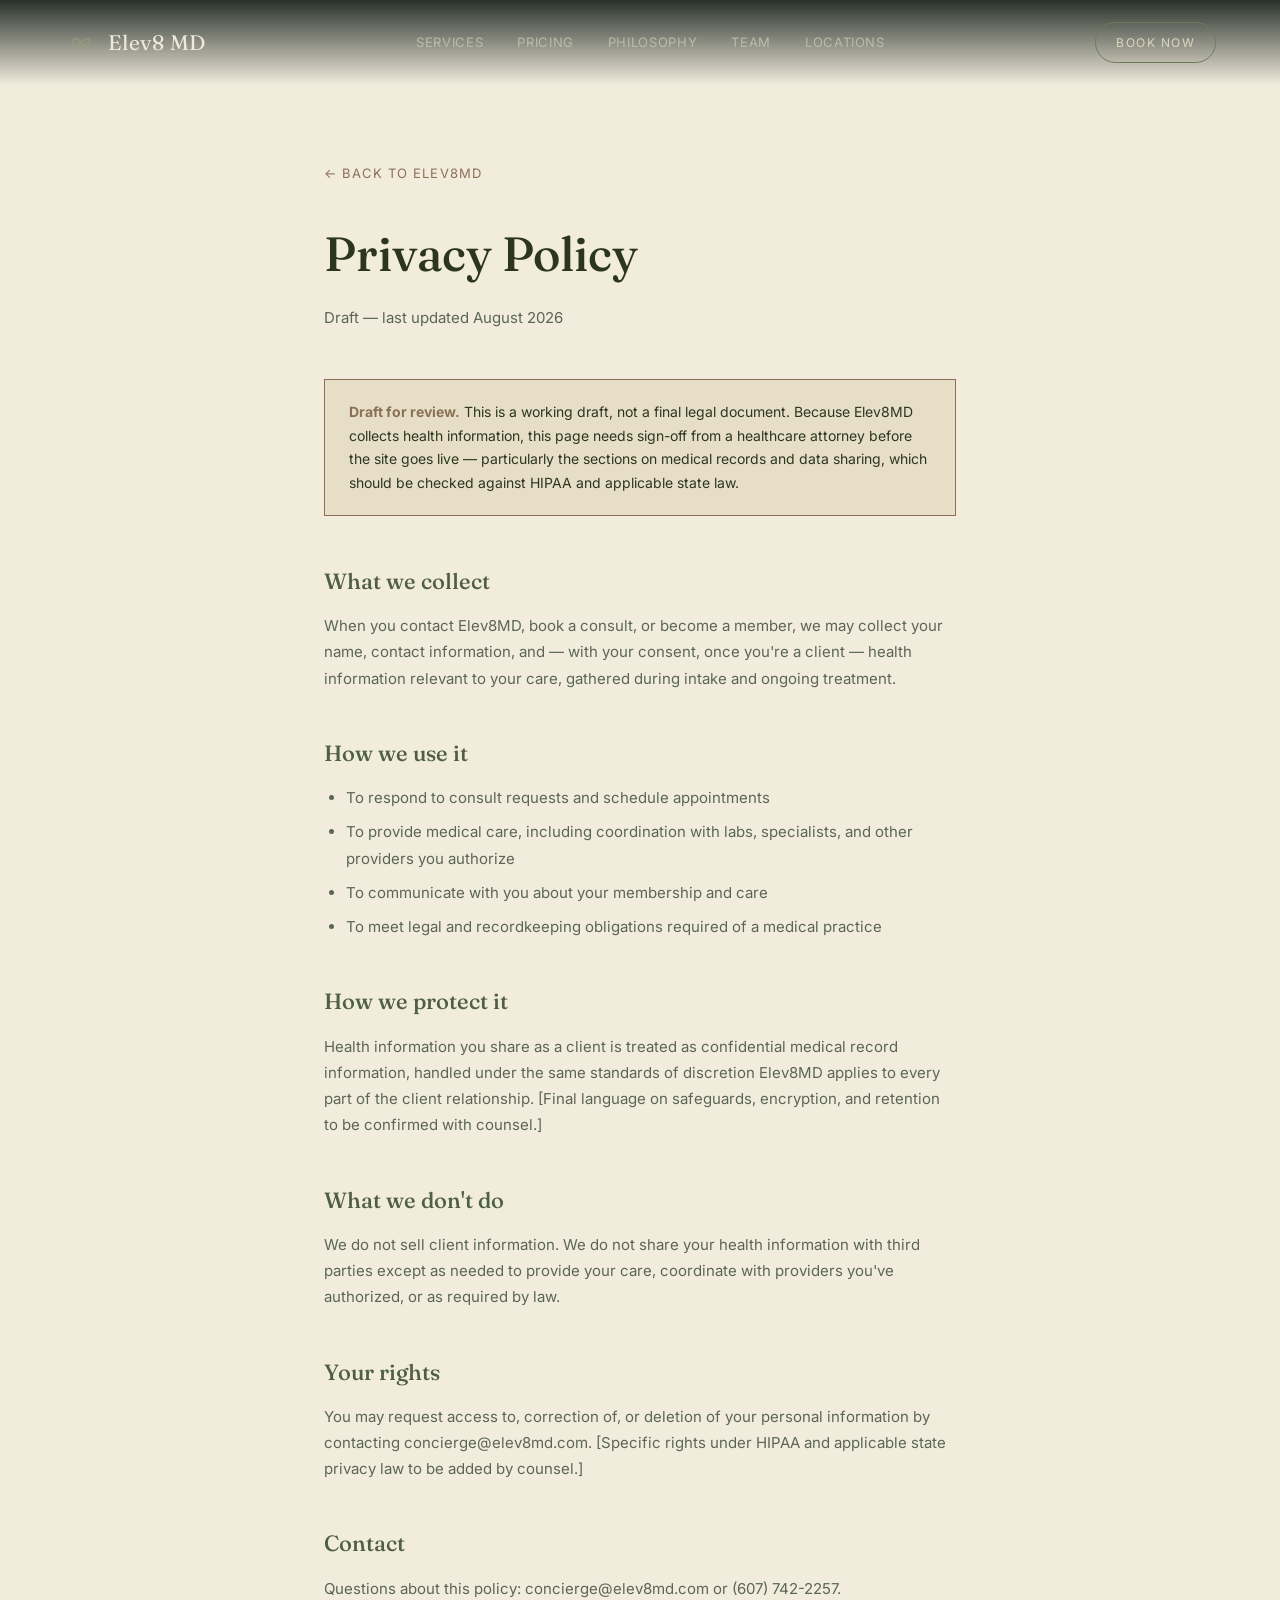
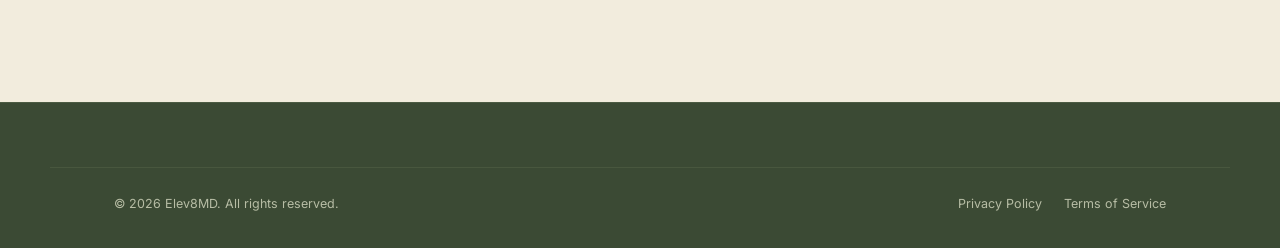
==== privacy.html @ 732e45a8 "Elev8MD site: brand doctrine content, legal pages, SEO/meta, GitHub Pages deploy Co-Authored-By: Cla" ====
<!DOCTYPE html>
<html lang="en">
<head>
<meta charset="UTF-8" />
<meta name="viewport" content="width=device-width, initial-scale=1.0" />
<title>Privacy Policy — Elev8MD</title>
<meta name="robots" content="noindex, follow" />
<link rel="icon" type="image/svg+xml" href="data:image/svg+xml,%3Csvg xmlns='http://www.w3.org/2000/svg' viewBox='0 0 200 100'%3E%3Crect width='200' height='100' fill='%233B4A34'/%3E%3Cpath d='M50,50 C50,20 80,20 100,50 C120,80 150,80 150,50 C150,20 120,20 100,50 C80,80 50,80 50,50 Z' fill='none' stroke='%2392A178' stroke-width='9' stroke-linecap='round'/%3E%3C/svg%3E" />
<link rel="preconnect" href="https://fonts.googleapis.com">
<link rel="preconnect" href="https://fonts.gstatic.com" crossorigin>
<link href="https://fonts.googleapis.com/css2?family=Fraunces:ital,opsz,wght@0,9..144,400;0,9..144,500;0,9..144,600;1,9..144,400;1,9..144,500&family=Inter:wght@400;500;600&display=swap" rel="stylesheet">
<link rel="stylesheet" href="styles.css">
<style>
  .legal { padding: 160px 0 100px; }
  .legal__notice {
    background: var(--sand-dim);
    border: 1px solid var(--clay);
    padding: 20px 24px;
    margin-bottom: 48px;
    font-size: 14px;
    line-height: 1.7;
    color: var(--ink-text);
  }
  .legal__notice strong { color: var(--clay); }
  .legal h1 {
    font-family: var(--font-display);
    font-weight: 500;
    font-size: clamp(32px, 4.5vw, 48px);
    margin-bottom: 12px;
  }
  .legal__updated { font-size: 13px; color: var(--ink-text-mute); margin-bottom: 48px; }
  .legal h2 {
    font-family: var(--font-display);
    font-weight: 500;
    font-size: 22px;
    margin-top: 44px;
    margin-bottom: 14px;
    color: var(--moss);
  }
  .legal p, .legal li { font-size: 15px; line-height: 1.75; color: var(--ink-text-mute); }
  .legal ul { padding-left: 22px; list-style: disc; display: flex; flex-direction: column; gap: 8px; }
  .legal a.back { display: inline-block; margin-bottom: 32px; font-size: 13px; letter-spacing: .08em; text-transform: uppercase; color: var(--clay); }
</style>
</head>
<body>

<nav class="nav" id="nav">
  <a href="index.html#top" class="nav__logo">
    <span class="mark"><svg viewBox="0 0 200 100" width="34" height="17"><path d="M50,50 C50,20 80,20 100,50 C120,80 150,80 150,50 C150,20 120,20 100,50 C80,80 50,80 50,50 Z"/></svg></span>
    Elev8&nbsp;MD
  </a>
  <div class="nav__links">
    <a href="index.html#services">Services</a>
    <a href="index.html#pricing">Pricing</a>
    <a href="index.html#philosophy">Philosophy</a>
    <a href="index.html#team">Team</a>
    <a href="index.html#locations">Locations</a>
  </div>
  <a href="index.html#book" class="nav__cta">Book Now</a>
</nav>

<main class="section--sand legal">
  <div class="wrap" style="max-width:760px;">
    <a href="index.html" class="back">&larr; Back to Elev8MD</a>
    <h1>Privacy Policy</h1>
    <p class="legal__updated">Draft — last updated August 2026</p>

    <div class="legal__notice">
      <strong>Draft for review.</strong> This is a working draft, not a final legal document. Because Elev8MD collects health information, this page needs sign-off from a healthcare attorney before the site goes live — particularly the sections on medical records and data sharing, which should be checked against HIPAA and applicable state law.
    </div>

    <h2>What we collect</h2>
    <p>When you contact Elev8MD, book a consult, or become a member, we may collect your name, contact information, and — with your consent, once you're a client — health information relevant to your care, gathered during intake and ongoing treatment.</p>

    <h2>How we use it</h2>
    <ul>
      <li>To respond to consult requests and schedule appointments</li>
      <li>To provide medical care, including coordination with labs, specialists, and other providers you authorize</li>
      <li>To communicate with you about your membership and care</li>
      <li>To meet legal and recordkeeping obligations required of a medical practice</li>
    </ul>

    <h2>How we protect it</h2>
    <p>Health information you share as a client is treated as confidential medical record information, handled under the same standards of discretion Elev8MD applies to every part of the client relationship. [Final language on safeguards, encryption, and retention to be confirmed with counsel.]</p>

    <h2>What we don't do</h2>
    <p>We do not sell client information. We do not share your health information with third parties except as needed to provide your care, coordinate with providers you've authorized, or as required by law.</p>

    <h2>Your rights</h2>
    <p>You may request access to, correction of, or deletion of your personal information by contacting <a href="mailto:concierge@elev8md.com">concierge@elev8md.com</a>. [Specific rights under HIPAA and applicable state privacy law to be added by counsel.]</p>

    <h2>Contact</h2>
    <p>Questions about this policy: <a href="mailto:concierge@elev8md.com">concierge@elev8md.com</a> or (607) 742-2257.</p>
  </div>
</main>

<footer class="footer">
  <div class="wrap footer__bottom">
    <span>&copy; 2026 Elev8MD. All rights reserved.</span>
    <div class="footer__legal">
      <a href="privacy.html">Privacy Policy</a>
      <a href="terms.html">Terms of Service</a>
    </div>
  </div>
</footer>

</body>
</html>
---- styles.css ----
/* ============================================================
   ELEV8 MD — Design tokens
   ============================================================ */
:root {
  --ink:          #3B4A34;   /* deep forest green, primary dark ground */
  --ink-soft:     #445440;   /* raised panels on ink */
  --moss:         #4F5F45;   /* mid earthy green */
  --clay:         #8B7057;   /* warm mocha brown, texture/accent */
  --sand:         #F2ECDD;   /* sunlit cream ground */
  --sand-dim:     #E7DEC7;   /* cream panels / hairlines on sand */
  --gold:         #92A178;   /* primary sage accent (was gold) */
  --gold-bright:  #DAD6BC;   /* pale warm cream-sage, hover / highlight */
  --gold-dim:     #6C7A5C;   /* muted sage for hairlines on ink */
  --ivory-text:   #EFE9DA;   /* body text on ink */
  --ink-text:     #2C361F;   /* body text on sand */
  --ink-text-mute:#5B6656;   /* muted text on sand */
  --ivory-mute:   #B7BDA5;   /* muted text on ink */

  --font-display: "Fraunces", "Iowan Old Style", "Palatino Linotype", serif;
  --font-body:    "Inter", -apple-system, "Segoe UI", sans-serif;

  --container: 1180px;
  --edge: clamp(24px, 5vw, 72px);
}

/* ============================================================
   Reset
   ============================================================ */
*, *::before, *::after { box-sizing: border-box; }
html { scroll-behavior: smooth; }
@media (prefers-reduced-motion: reduce) {
  html { scroll-behavior: auto; }
  * { animation-duration: 0.01ms !important; animation-iteration-count: 1 !important; transition-duration: 0.01ms !important; scroll-behavior: auto !important; }
}
body {
  margin: 0;
  background: var(--sand);
  color: var(--ink-text);
  font-family: var(--font-body);
  font-size: 16px;
  line-height: 1.6;
  -webkit-font-smoothing: antialiased;
}
img { max-width: 100%; display: block; }
a { color: inherit; text-decoration: none; }
h1, h2, h3, h4, p { margin: 0; }
ul { margin: 0; padding: 0; list-style: none; }
button { font: inherit; cursor: pointer; }
:focus-visible {
  outline: 2px solid var(--gold);
  outline-offset: 3px;
}

.wrap {
  max-width: var(--container);
  margin: 0 auto;
  padding-left: var(--edge);
  padding-right: var(--edge);
}

.eyebrow {
  display: inline-flex;
  align-items: center;
  gap: 10px;
  font-family: var(--font-body);
  font-size: 12px;
  font-weight: 600;
  letter-spacing: 0.22em;
  text-transform: uppercase;
  color: var(--gold);
}
.eyebrow::before {
  content: "";
  width: 22px;
  height: 1px;
  background: var(--gold);
  display: inline-block;
}
.eyebrow--dark { color: var(--clay); }
.eyebrow--dark::before { background: var(--clay); }

.badge-oval {
  display: inline-block;
  border: 1px solid var(--gold-dim);
  border-radius: 999px;
  padding: 14px 34px;
  font-family: var(--font-display);
  font-style: italic;
  font-size: 19px;
  color: var(--ivory-text);
}
.section--sand .badge-oval { border-color: var(--clay); color: var(--ink-text); }

/* ============================================================
   Infinity signature mark — reused as logo, watermark, dividers
   ============================================================ */
.mark { display: inline-block; line-height: 0; }
.mark svg { display: block; }
.mark path { fill: none; stroke: currentColor; stroke-width: 6; stroke-linecap: round; }

.divider {
  display: flex;
  align-items: center;
  justify-content: center;
  gap: 18px;
  color: var(--gold-dim);
  margin: 0 auto;
}
.divider::before, .divider::after {
  content: "";
  height: 1px;
  width: clamp(40px, 12vw, 140px);
  background: currentColor;
  opacity: 0.55;
}
.section--sand .divider { color: var(--clay); }

/* ============================================================
   Nav
   ============================================================ */
.nav {
  position: fixed;
  top: 0; left: 0; right: 0;
  z-index: 100;
  display: flex;
  align-items: center;
  justify-content: space-between;
  padding: 22px var(--edge);
  background: linear-gradient(to bottom, rgba(22,32,26,0.92), rgba(22,32,26,0));
  transition: background 0.4s ease, padding 0.4s ease, box-shadow 0.4s ease;
}
.nav.is-scrolled {
  background: rgba(22,32,26,0.96);
  backdrop-filter: blur(10px);
  padding-top: 14px;
  padding-bottom: 14px;
  box-shadow: 0 1px 0 rgba(146,161,120,0.25);
}
.nav__logo {
  display: inline-flex;
  align-items: center;
  gap: 10px;
  color: var(--ivory-text);
  font-family: var(--font-display);
  font-size: 21px;
  letter-spacing: 0.02em;
}
.nav__logo .mark { color: var(--gold); }
.nav__links {
  display: flex;
  align-items: center;
  gap: 34px;
}
.nav__links a {
  font-size: 13px;
  letter-spacing: 0.05em;
  text-transform: uppercase;
  color: var(--ivory-mute);
  transition: color 0.25s ease;
  position: relative;
}
.nav__links a:hover { color: var(--gold-bright); }
.nav__cta {
  border: 1px solid var(--gold-dim);
  color: var(--gold-bright);
  padding: 10px 20px;
  font-size: 12px;
  letter-spacing: 0.12em;
  text-transform: uppercase;
  border-radius: 999px;
  transition: background 0.25s ease, color 0.25s ease, border-color 0.25s ease;
  white-space: nowrap;
}
.nav__cta:hover { background: var(--gold); color: var(--ink); border-color: var(--gold); }
.nav__toggle {
  display: none;
  background: none;
  border: none;
  color: var(--ivory-text);
  width: 30px; height: 22px;
  position: relative;
}
.nav__toggle span, .nav__toggle::before, .nav__toggle::after {
  content: "";
  position: absolute;
  left: 0; right: 0;
  height: 1px;
  background: currentColor;
}
.nav__toggle::before { top: 0; }
.nav__toggle span { top: 10px; }
.nav__toggle::after { bottom: 0; }

@media (max-width: 860px) {
  .nav__links { display: none; }
  .nav__toggle { display: block; }
}

/* ============================================================
   Hero
   ============================================================ */
.hero {
  position: relative;
  background: var(--ink);
  color: var(--ivory-text);
  min-height: 100svh;
  display: flex;
  flex-direction: column;
  justify-content: center;
  overflow: hidden;
  padding-top: 120px;
  padding-bottom: 64px;
}
.hero__glow {
  position: absolute;
  inset: 0;
  background:
    radial-gradient(60% 55% at 82% 18%, rgba(146,161,120,0.14), transparent 60%),
    radial-gradient(55% 60% at 8% 90%, rgba(124,98,68,0.18), transparent 65%);
  pointer-events: none;
}
.hero__mark {
  position: absolute;
  right: 6%;
  top: 50%;
  transform: translateY(-50%);
  color: var(--gold);
  opacity: 0.14;
  width: min(20vw, 220px);
  pointer-events: none;
}
.hero__rings {
  position: absolute;
  inset: 0;
  pointer-events: none;
  overflow: hidden;
}
.hero__rings svg {
  position: absolute;
  right: -10%;
  top: 50%;
  transform: translateY(-50%);
  width: min(70vw, 980px);
  height: auto;
}
.hero__rings circle {
  fill: none;
  stroke: rgba(239,233,218,0.16);
  stroke-width: 1;
}
.hero__inner {
  position: relative;
  z-index: 1;
}
.hero__eyebrow { margin-bottom: 26px; }
.hero h1 {
  font-family: var(--font-display);
  font-weight: 500;
  font-size: clamp(38px, 6.4vw, 78px);
  line-height: 1.08;
  letter-spacing: -0.01em;
  max-width: 18ch;
}
.hero h1 em {
  font-style: italic;
  font-weight: 400;
  color: var(--gold-bright);
}
.hero__sub {
  margin-top: 28px;
  max-width: 46ch;
  font-size: clamp(16px, 1.6vw, 19px);
  color: var(--ivory-mute);
  line-height: 1.7;
}
.hero__actions {
  margin-top: 40px;
  display: flex;
  gap: 18px;
  flex-wrap: wrap;
}
.btn {
  display: inline-flex;
  align-items: center;
  gap: 10px;
  padding: 16px 30px;
  font-size: 13px;
  letter-spacing: 0.1em;
  text-transform: uppercase;
  border-radius: 999px;
  transition: transform 0.3s ease, background 0.3s ease, color 0.3s ease, border-color 0.3s ease;
}
.btn--gold {
  background: var(--gold);
  color: var(--ivory-text);
  border: 1px solid var(--gold);
}
.btn--gold:hover { background: var(--moss); border-color: var(--moss); transform: translateY(-2px); }
.btn--ghost {
  border: 1px solid rgba(239,233,218,0.3);
  color: var(--ivory-text);
}
.btn--ghost:hover { border-color: var(--gold-bright); color: var(--gold-bright); transform: translateY(-2px); }

.hero__strip {
  position: relative;
  z-index: 1;
  margin-top: 88px;
  padding-top: 26px;
  border-top: 1px solid rgba(146,161,120,0.25);
  display: flex;
  flex-wrap: wrap;
  gap: 14px 34px;
  align-items: center;
}
.hero__strip span {
  font-size: 12px;
  letter-spacing: 0.16em;
  text-transform: uppercase;
  color: var(--ivory-mute);
}
.hero__strip span:not(:last-child)::after {
  content: "";
}
.hero__strip .loc { color: var(--gold-bright); }

/* ============================================================
   Generic section rhythm
   ============================================================ */
section { position: relative; }
.section--ink { background: var(--ink); color: var(--ivory-text); }
.section--sand { background: var(--sand); color: var(--ink-text); }
.section-pad { padding: clamp(80px, 12vw, 148px) 0; }

.reveal {
  opacity: 0;
  transform: translateY(28px);
  transition: opacity 0.9s cubic-bezier(.2,.7,.2,1), transform 0.9s cubic-bezier(.2,.7,.2,1);
}
.reveal.is-visible { opacity: 1; transform: translateY(0); }

/* ============================================================
   Origin / Foundation section
   ============================================================ */
.origin__grid {
  display: grid;
  grid-template-columns: 1.05fr 0.95fr;
  gap: clamp(40px, 6vw, 96px);
  align-items: center;
}
.origin__quote {
  font-family: var(--font-display);
  font-style: italic;
  font-weight: 400;
  font-size: clamp(26px, 3vw, 38px);
  line-height: 1.32;
  color: var(--moss);
  margin: 22px 0 30px;
}
.origin__body {
  font-size: 16.5px;
  line-height: 1.8;
  color: var(--ink-text-mute);
  max-width: 52ch;
}
.origin__stats {
  margin-top: 48px;
  display: flex;
  gap: clamp(24px, 4vw, 52px);
  flex-wrap: wrap;
}

/* ============================================================
   Sunburst medallion — signature motif
   ============================================================ */
.sunburst {
  display: flex;
  align-items: center;
  gap: 16px;
}
.sunburst__rays {
  position: relative;
  width: 72px;
  height: 72px;
  flex: none;
}
.sunburst__rays svg { width: 100%; height: 100%; }
.sunburst__rays line { stroke: var(--clay); stroke-width: 1; opacity: 0.55; }
.sunburst__rays circle { fill: var(--sand); stroke: var(--moss); stroke-width: 1; }
.sunburst__num {
  position: absolute;
  inset: 0;
  display: flex;
  align-items: center;
  justify-content: center;
  font-family: var(--font-display);
  font-style: italic;
  font-size: 17px;
  color: var(--moss);
}
.sunburst__label {
  font-family: var(--font-display);
  font-style: italic;
  font-size: 16px;
  color: var(--ink-text);
  max-width: 12ch;
  line-height: 1.25;
}
.section--ink .sunburst__rays line { stroke: var(--gold-dim); }
.section--ink .sunburst__rays circle { fill: var(--ink); stroke: var(--gold); }
.section--ink .sunburst__num { color: var(--gold-bright); }
.section--ink .sunburst__label { color: var(--ivory-text); }

.frame {
  position: relative;
  width: 100%;
  aspect-ratio: 4 / 3;
  overflow: hidden;
  background:
    radial-gradient(120% 90% at 15% 0%, rgba(146,161,120,0.3), transparent 55%),
    linear-gradient(155deg, #2C3A28 0%, #1B2618 60%, #14201A 100%);
  border: 1px solid var(--gold-dim);
}
.frame::after {
  content: "";
  position: absolute;
  inset: 10px;
  border: 1px solid rgba(146,161,120,0.25);
  pointer-events: none;
}
.frame__badge {
  position: absolute;
  bottom: 24px;
  right: 24px;
  width: 84px;
  height: 84px;
  border-radius: 50%;
  border: 1px solid var(--gold-dim);
  display: flex;
  align-items: center;
  justify-content: center;
  background: rgba(59,74,52,0.6);
}
.frame__badge .mark { color: var(--gold); width: 42%; opacity: 0.9; }

/* ============================================================
   How It Works — connected timeline
   ============================================================ */
.timeline__grid {
  display: grid;
  grid-template-columns: 1fr 1fr;
  gap: clamp(40px, 6vw, 100px);
  align-items: center;
}
.timeline__intro { max-width: 34ch; }
.timeline__intro h2 {
  font-family: var(--font-display);
  font-weight: 500;
  font-size: clamp(28px, 3.6vw, 40px);
  margin-top: 18px;
}
.timeline__intro p {
  margin-top: 20px;
  font-style: italic;
  font-family: var(--font-display);
  font-size: 19px;
  color: var(--ivory-mute);
  line-height: 1.5;
}
.timeline__note {
  margin-top: 40px;
  font-size: 14.5px;
  color: var(--ivory-mute);
  line-height: 1.7;
  max-width: 34ch;
}
.timeline__steps {
  display: flex;
  flex-direction: column;
}
.timeline__step {
  display: flex;
  align-items: center;
  gap: 28px;
}
.timeline__circle {
  width: 64px;
  height: 64px;
  border-radius: 50%;
  border: 1px solid var(--gold-dim);
  display: flex;
  align-items: center;
  justify-content: center;
  font-family: var(--font-display);
  font-size: 22px;
  color: var(--ivory-text);
  flex: none;
}
.timeline__step h3 {
  font-family: var(--font-display);
  font-style: italic;
  font-weight: 400;
  font-size: 22px;
  color: var(--gold-bright);
}
.timeline__desc {
  margin-top: 6px;
  font-size: 14px;
  line-height: 1.55;
  color: var(--ivory-mute);
  max-width: 38ch;
}
.timeline__line {
  width: 1px;
  height: 30px;
  background: var(--gold-dim);
  margin-left: 31px;
}

/* ============================================================
   Services
   ============================================================ */
.service {
  border-top: 1px solid rgba(146,161,120,0.22);
  padding: clamp(48px, 7vw, 76px) 0;
  display: grid;
  grid-template-columns: 0.85fr 1.15fr;
  gap: clamp(32px, 6vw, 90px);
  align-items: center;
}
.service:last-of-type { border-bottom: 1px solid rgba(146,161,120,0.22); }
.service:nth-of-type(even) .service__visual { order: 2; }
.service__tag {
  font-size: 12px;
  letter-spacing: 0.18em;
  text-transform: uppercase;
  color: var(--gold);
  margin-bottom: 18px;
  display: block;
}
.service h3 {
  font-family: var(--font-display);
  font-weight: 500;
  font-size: clamp(28px, 3.4vw, 40px);
  letter-spacing: -0.01em;
  max-width: 14ch;
}
.service p {
  margin-top: 20px;
  color: var(--ivory-mute);
  max-width: 46ch;
  line-height: 1.75;
}
.service__list {
  margin-top: 26px;
  display: flex;
  flex-direction: column;
  gap: 10px;
}
.service__list li {
  display: flex;
  align-items: baseline;
  gap: 12px;
  font-size: 14px;
  color: var(--ivory-text);
}
.service__list li::before {
  content: "";
  width: 5px; height: 5px;
  border-radius: 50%;
  background: var(--gold);
  flex: none;
  transform: translateY(-2px);
}
.service__visual {
  aspect-ratio: 4/3;
  border: 1px solid var(--gold-dim);
  position: relative;
  background:
    radial-gradient(90% 90% at 20% 10%, rgba(146,161,120,0.22), transparent 55%),
    linear-gradient(160deg, #223022 0%, #182219 100%);
  display: flex;
  align-items: center;
  justify-content: center;
}
.service__visual::after {
  content: "";
  position: absolute;
  inset: 10px;
  border: 1px solid rgba(146,161,120,0.22);
  pointer-events: none;
}
.service__visual .mark { color: var(--gold-dim); width: 26%; opacity: 0.75; }

/* ============================================================
   Pricing
   ============================================================ */
.pricing__head {
  font-family: var(--font-display);
  font-weight: 500;
  font-size: clamp(30px, 4vw, 44px);
  margin-top: 20px;
  max-width: 18ch;
}
.pricing__sub {
  margin-top: 24px;
  max-width: 56ch;
  color: var(--ink-text-mute);
  line-height: 1.75;
  font-size: 16px;
}
.pricing__grid {
  margin-top: 56px;
  display: grid;
  grid-template-columns: repeat(3, 1fr);
  gap: 24px;
  align-items: stretch;
}
.tier {
  position: relative;
  background: var(--sand);
  border: 1px solid var(--sand-dim);
  padding: 40px 32px;
  display: flex;
  flex-direction: column;
}
.tier--featured {
  background: var(--ink);
  border-color: var(--ink);
  transform: translateY(-14px);
}
.tier__badge {
  position: absolute;
  top: -13px;
  left: 32px;
  background: var(--gold);
  color: var(--ivory-text);
  font-size: 10.5px;
  letter-spacing: 0.12em;
  text-transform: uppercase;
  padding: 5px 14px;
  border-radius: 999px;
}
.tier__tag {
  font-family: var(--font-display);
  font-style: italic;
  font-size: 20px;
  color: var(--moss);
}
.tier--featured .tier__tag { color: var(--gold-bright); }
.tier__price {
  font-family: var(--font-display);
  font-weight: 500;
  font-size: 40px;
  color: var(--ink-text);
  margin-top: 10px;
}
.tier--featured .tier__price { color: var(--ivory-text); }
.tier__price span {
  font-family: var(--font-body);
  font-size: 13px;
  font-weight: 500;
  color: var(--ink-text-mute);
  margin-left: 4px;
}
.tier--featured .tier__price span { color: var(--ivory-mute); }
.tier__pitch {
  margin-top: 16px;
  font-size: 14.5px;
  line-height: 1.65;
  color: var(--ink-text-mute);
  min-height: 66px;
}
.tier--featured .tier__pitch { color: var(--ivory-mute); }
.tier__list {
  margin-top: 20px;
  padding-top: 20px;
  border-top: 1px solid var(--sand-dim);
  display: flex;
  flex-direction: column;
  gap: 11px;
  flex: 1;
}
.tier--featured .tier__list { border-top-color: rgba(146,161,120,0.3); }
.tier__list li {
  font-size: 13.5px;
  line-height: 1.5;
  color: var(--ink-text);
  padding-left: 18px;
  position: relative;
}
.tier--featured .tier__list li { color: var(--ivory-text); }
.tier__list li::before {
  content: "+";
  position: absolute; left: 0; top: 0;
  color: var(--clay);
}
.tier--featured .tier__list li::before { color: var(--gold); }
.tier__cta { margin-top: 28px; justify-content: center; width: 100%; }
.pricing__note {
  margin-top: 32px;
  font-size: 13px;
  color: var(--ink-text-mute);
  font-style: italic;
}

/* ============================================================
   Method — six lenses
   ============================================================ */
.method { text-align: center; }
.method__head {
  font-family: var(--font-display);
  font-weight: 500;
  font-size: clamp(28px, 3.6vw, 42px);
  margin-top: 20px;
}
.method__sub {
  margin: 20px auto 0;
  max-width: 44ch;
  color: var(--ivory-mute);
  font-size: 16px;
  line-height: 1.7;
}
.method__grid {
  margin-top: 64px;
  display: grid;
  grid-template-columns: repeat(3, 1fr);
  gap: 44px 24px;
  text-align: left;
}
.lens__rays { display: inline-block; width: 56px; height: 56px; }
.lens__rays svg { width: 100%; height: 100%; }
.lens__rays line { stroke: var(--gold-dim); stroke-width: 1; opacity: 0.6; }
.lens__rays circle { fill: none; stroke: var(--gold); stroke-width: 1; }
.lens h4 {
  margin-top: 16px;
  font-family: var(--font-display);
  font-style: italic;
  font-size: 19px;
  color: var(--gold-bright);
}
.lens p {
  margin-top: 8px;
  font-size: 14px;
  line-height: 1.6;
  color: var(--ivory-mute);
  max-width: 32ch;
}
.method__synthesis {
  margin-top: 64px;
  padding-top: 44px;
}
.method__judgment {
  font-family: var(--font-display);
  font-size: clamp(24px, 3vw, 32px);
  color: var(--ivory-text);
  margin-top: 26px;
}
.method__judgment em { font-style: italic; color: var(--gold-bright); }
.method__restraint {
  margin: 18px auto 0;
  max-width: 46ch;
  font-size: 14.5px;
  color: var(--ivory-mute);
  line-height: 1.7;
}
.method__restraint em { font-style: italic; color: var(--gold-bright); }

/* ============================================================
   Tenets
   ============================================================ */
.tenets__grid {
  margin-top: 60px;
  display: grid;
  grid-template-columns: 1fr 1fr;
  gap: 36px 60px;
}
.tenet {
  display: flex;
  gap: 20px;
  padding-top: 22px;
  border-top: 1px solid var(--sand-dim);
}
.tenet__num {
  font-family: var(--font-display);
  font-style: italic;
  font-size: 20px;
  color: var(--clay);
  flex: none;
}
.tenet h4 {
  font-family: var(--font-display);
  font-weight: 500;
  font-size: 18px;
  color: var(--ink-text);
}
.tenet p {
  margin-top: 8px;
  font-size: 14px;
  line-height: 1.6;
  color: var(--ink-text-mute);
}

/* ============================================================
   Difference
   ============================================================ */
.difference__grid {
  display: grid;
  grid-template-columns: 1.2fr 1fr;
  gap: clamp(32px, 6vw, 80px);
  align-items: start;
}
.difference__head {
  font-family: var(--font-display);
  font-weight: 400;
  font-size: clamp(26px, 3.2vw, 40px);
  line-height: 1.35;
  color: var(--ivory-text);
}
.difference__head em {
  font-style: italic;
  color: var(--gold-bright);
}
.difference__body p {
  color: var(--ivory-mute);
  line-height: 1.75;
  font-size: 16px;
}
.difference__quote {
  margin-top: 22px;
  font-family: var(--font-display);
  font-style: italic;
  font-size: 20px;
  color: var(--gold-bright) !important;
  line-height: 1.4;
}

/* ============================================================
   Pillars cycle
   ============================================================ */
.pillars {
  margin-top: 64px;
  padding-top: 48px;
  border-top: 1px solid rgba(146,161,120,0.22);
  text-align: center;
}
.pillars__cycle {
  display: flex;
  align-items: center;
  justify-content: center;
  gap: 14px;
  flex-wrap: wrap;
}
.pillars__item {
  font-family: var(--font-display);
  font-style: italic;
  font-size: clamp(20px, 2.6vw, 28px);
  color: var(--ivory-text);
  border: 1px solid var(--gold-dim);
  border-radius: 999px;
  padding: 10px 26px;
}
.pillars__item--repeat { opacity: 0.55; }
.pillars__arrow { color: var(--gold); font-size: 16px; }
.pillars__desc {
  margin: 28px auto 0;
  max-width: 62ch;
  font-size: 13.5px;
  line-height: 1.8;
  color: var(--ivory-mute);
}

/* ============================================================
   Team
   ============================================================ */
.team__head {
  font-family: var(--font-display);
  font-weight: 500;
  font-size: clamp(28px, 3.6vw, 40px);
  margin-top: 20px;
}
.team__grid {
  margin-top: 56px;
  display: grid;
  grid-template-columns: 1fr 1fr;
  gap: 40px;
}
.team__card {
  border-top: 1px solid var(--sand-dim);
  padding-top: 28px;
}
.team__photo {
  width: 76px;
  height: 76px;
  border-radius: 50%;
  background: var(--ink);
  display: flex;
  align-items: center;
  justify-content: center;
  margin-bottom: 22px;
}
.team__photo .mark { color: var(--gold); width: 46%; }
.team__card h3 {
  font-family: var(--font-display);
  font-weight: 500;
  font-size: 24px;
  color: var(--ink-text);
}
.team__role {
  display: block;
  margin-top: 6px;
  font-size: 12px;
  letter-spacing: 0.1em;
  text-transform: uppercase;
  color: var(--clay);
}
.team__card p {
  margin-top: 18px;
  font-size: 14.5px;
  line-height: 1.7;
  color: var(--ink-text-mute);
  max-width: 46ch;
}
.team__boundary {
  margin-top: 56px;
  padding-top: 40px;
  border-top: 1px solid var(--sand-dim);
  text-align: center;
  font-family: var(--font-display);
  font-style: italic;
  font-size: clamp(19px, 2.2vw, 24px);
  color: var(--moss);
  max-width: 56ch;
  margin-left: auto;
  margin-right: auto;
  line-height: 1.5;
}

/* ============================================================
   Rules (Always / Never)
   ============================================================ */
.rules__head { max-width: 60ch; }
.rules__head h2 { margin-top: 22px; }
.rules__grid {
  margin-top: 64px;
  display: grid;
  grid-template-columns: 1fr 1fr;
  gap: 1px;
  background: var(--sand-dim);
  border: 1px solid var(--sand-dim);
}
.rules__col {
  background: var(--sand);
  padding: clamp(28px, 4vw, 44px);
}
.rules__col h4 {
  font-family: var(--font-display);
  font-style: italic;
  font-size: 22px;
  color: var(--moss);
  margin-bottom: 22px;
}
.rules__col ul { display: flex; flex-direction: column; gap: 16px; }
.rules__col li {
  padding-left: 26px;
  position: relative;
  font-size: 15px;
  line-height: 1.6;
  color: var(--ink-text);
}
.rules__col--always li::before {
  content: "＋";
  position: absolute; left: 0; top: -1px;
  color: var(--clay);
  font-size: 15px;
}
.rules__col--never li::before {
  content: "－";
  position: absolute; left: 0; top: -1px;
  color: #A98A6A;
  font-size: 15px;
}

/* ============================================================
   Proof / Quote
   ============================================================ */
.proof { text-align: center; }
.proof .mark { color: var(--gold); width: 46px; margin: 0 auto 34px; }
.proof blockquote {
  font-family: var(--font-display);
  font-style: italic;
  font-weight: 400;
  font-size: clamp(28px, 4.4vw, 52px);
  line-height: 1.28;
  max-width: 20ch;
  margin: 0 auto;
  color: var(--ivory-text);
}
.proof cite {
  display: block;
  margin-top: 30px;
  font-style: normal;
  font-size: 13px;
  letter-spacing: 0.12em;
  text-transform: uppercase;
  color: var(--gold-dim);
}

/* ============================================================
   Locations
   ============================================================ */
.loc__head { display: flex; justify-content: space-between; align-items: flex-end; gap: 30px; flex-wrap: wrap; }
.loc__list { margin-top: 60px; border-top: 1px solid var(--sand-dim); }
.loc__row {
  display: grid;
  grid-template-columns: 60px 1.3fr 2fr auto;
  align-items: center;
  gap: 24px;
  padding: 26px 0;
  border-bottom: 1px solid var(--sand-dim);
  transition: background 0.3s ease;
}
.loc__row:hover { background: rgba(146,161,120,0.06); }
.loc__idx { font-family: var(--font-display); font-size: 14px; color: var(--clay); }
.loc__name { font-family: var(--font-display); font-size: clamp(22px, 3vw, 30px); }
.loc__desc { color: var(--ink-text-mute); font-size: 14.5px; max-width: 42ch; }
.loc__code { font-size: 12px; letter-spacing: 0.12em; color: var(--clay); text-transform: uppercase; justify-self: end; }

/* ============================================================
   CTA
   ============================================================ */
.cta {
  text-align: center;
  position: relative;
  overflow: hidden;
}
.cta__glow {
  position: absolute;
  inset: 0;
  background: radial-gradient(60% 70% at 50% 30%, rgba(146,161,120,0.16), transparent 65%);
  pointer-events: none;
}
.cta__inner { position: relative; z-index: 1; }
.cta h2 {
  font-family: var(--font-display);
  font-weight: 500;
  font-size: clamp(34px, 5.2vw, 60px);
  max-width: 18ch;
  margin: 22px auto 0;
  line-height: 1.08;
}
.cta p {
  margin: 24px auto 0;
  max-width: 44ch;
  color: var(--ivory-mute);
  line-height: 1.7;
}
.cta__actions {
  margin-top: 40px;
  display: flex;
  gap: 18px;
  justify-content: center;
  flex-wrap: wrap;
}
.cta__contact {
  margin-top: 46px;
  display: flex;
  gap: 30px;
  justify-content: center;
  flex-wrap: wrap;
  font-size: 13px;
  letter-spacing: 0.06em;
  color: var(--ivory-mute);
}
.cta__contact a:hover { color: var(--gold-bright); }

/* ============================================================
   Footer
   ============================================================ */
.footer {
  background: var(--ink);
  color: var(--ivory-mute);
  padding: 64px 0 34px;
  border-top: 1px solid rgba(146,161,120,0.2);
}
.footer__top {
  display: flex;
  justify-content: space-between;
  gap: 50px;
  flex-wrap: wrap;
  padding-bottom: 44px;
}
.footer__brand .mark { color: var(--gold); width: 30px; margin-bottom: 14px; }
.footer__brand p {
  max-width: 32ch;
  font-size: 14px;
  line-height: 1.7;
  margin-top: 14px;
}
.footer__cols {
  display: flex;
  gap: 64px;
  flex-wrap: wrap;
}
.footer__col h5 {
  font-size: 12px;
  letter-spacing: 0.14em;
  text-transform: uppercase;
  color: var(--gold-dim);
  margin-bottom: 16px;
}
.footer__col ul { display: flex; flex-direction: column; gap: 10px; }
.footer__col a { font-size: 14px; transition: color 0.25s ease; }
.footer__col a:hover { color: var(--gold-bright); }
.footer__bottom {
  border-top: 1px solid rgba(146,161,120,0.15);
  padding-top: 26px;
  display: flex;
  justify-content: space-between;
  align-items: center;
  flex-wrap: wrap;
  gap: 14px;
  font-size: 12.5px;
}
.footer__bottom a:hover { color: var(--gold-bright); }
.footer__legal { display: flex; gap: 22px; }

/* ============================================================
   Mobile menu
   ============================================================ */
.mobile-menu {
  position: fixed;
  inset: 0;
  background: var(--ink);
  color: var(--ivory-text);
  z-index: 99;
  display: flex;
  flex-direction: column;
  justify-content: center;
  gap: 30px;
  padding: var(--edge);
  transform: translateY(-100%);
  transition: transform 0.45s cubic-bezier(.2,.7,.2,1);
}
.mobile-menu.is-open { transform: translateY(0); }
.mobile-menu a {
  font-family: var(--font-display);
  font-size: 32px;
}
.mobile-menu__close {
  position: absolute;
  top: 26px; right: var(--edge);
  background: none; border: none;
  color: var(--ivory-text);
  font-size: 28px;
}

/* ============================================================
   Responsive
   ============================================================ */
@media (max-width: 900px) {
  .origin__grid { grid-template-columns: 1fr; }
  .service { grid-template-columns: 1fr; }
  .service:nth-of-type(even) .service__visual { order: 0; }
  .service__visual { max-width: 320px; margin: 0 auto; }
  .rules__grid { grid-template-columns: 1fr; }
  .loc__row { grid-template-columns: 40px 1fr; row-gap: 6px; }
  .loc__desc { grid-column: 2 / 3; }
  .loc__code { grid-column: 2 / 3; justify-self: start; }
  .pricing__grid { grid-template-columns: 1fr; }
  .tier--featured { transform: none; }
  .difference__grid { grid-template-columns: 1fr; }
  .team__grid { grid-template-columns: 1fr; gap: 32px; }
  .timeline__grid { grid-template-columns: 1fr; }
  .method__grid { grid-template-columns: 1fr 1fr; text-align: center; }
  .lens { display: flex; flex-direction: column; align-items: center; }
  .tenets__grid { grid-template-columns: 1fr; }
  .pillars__cycle { flex-wrap: wrap; }
}
@media (max-width: 620px) {
  .method__grid { grid-template-columns: 1fr; }
}
@media (max-width: 560px) {
  .hero__strip { gap: 10px 20px; }
  .footer__top { flex-direction: column; }
}
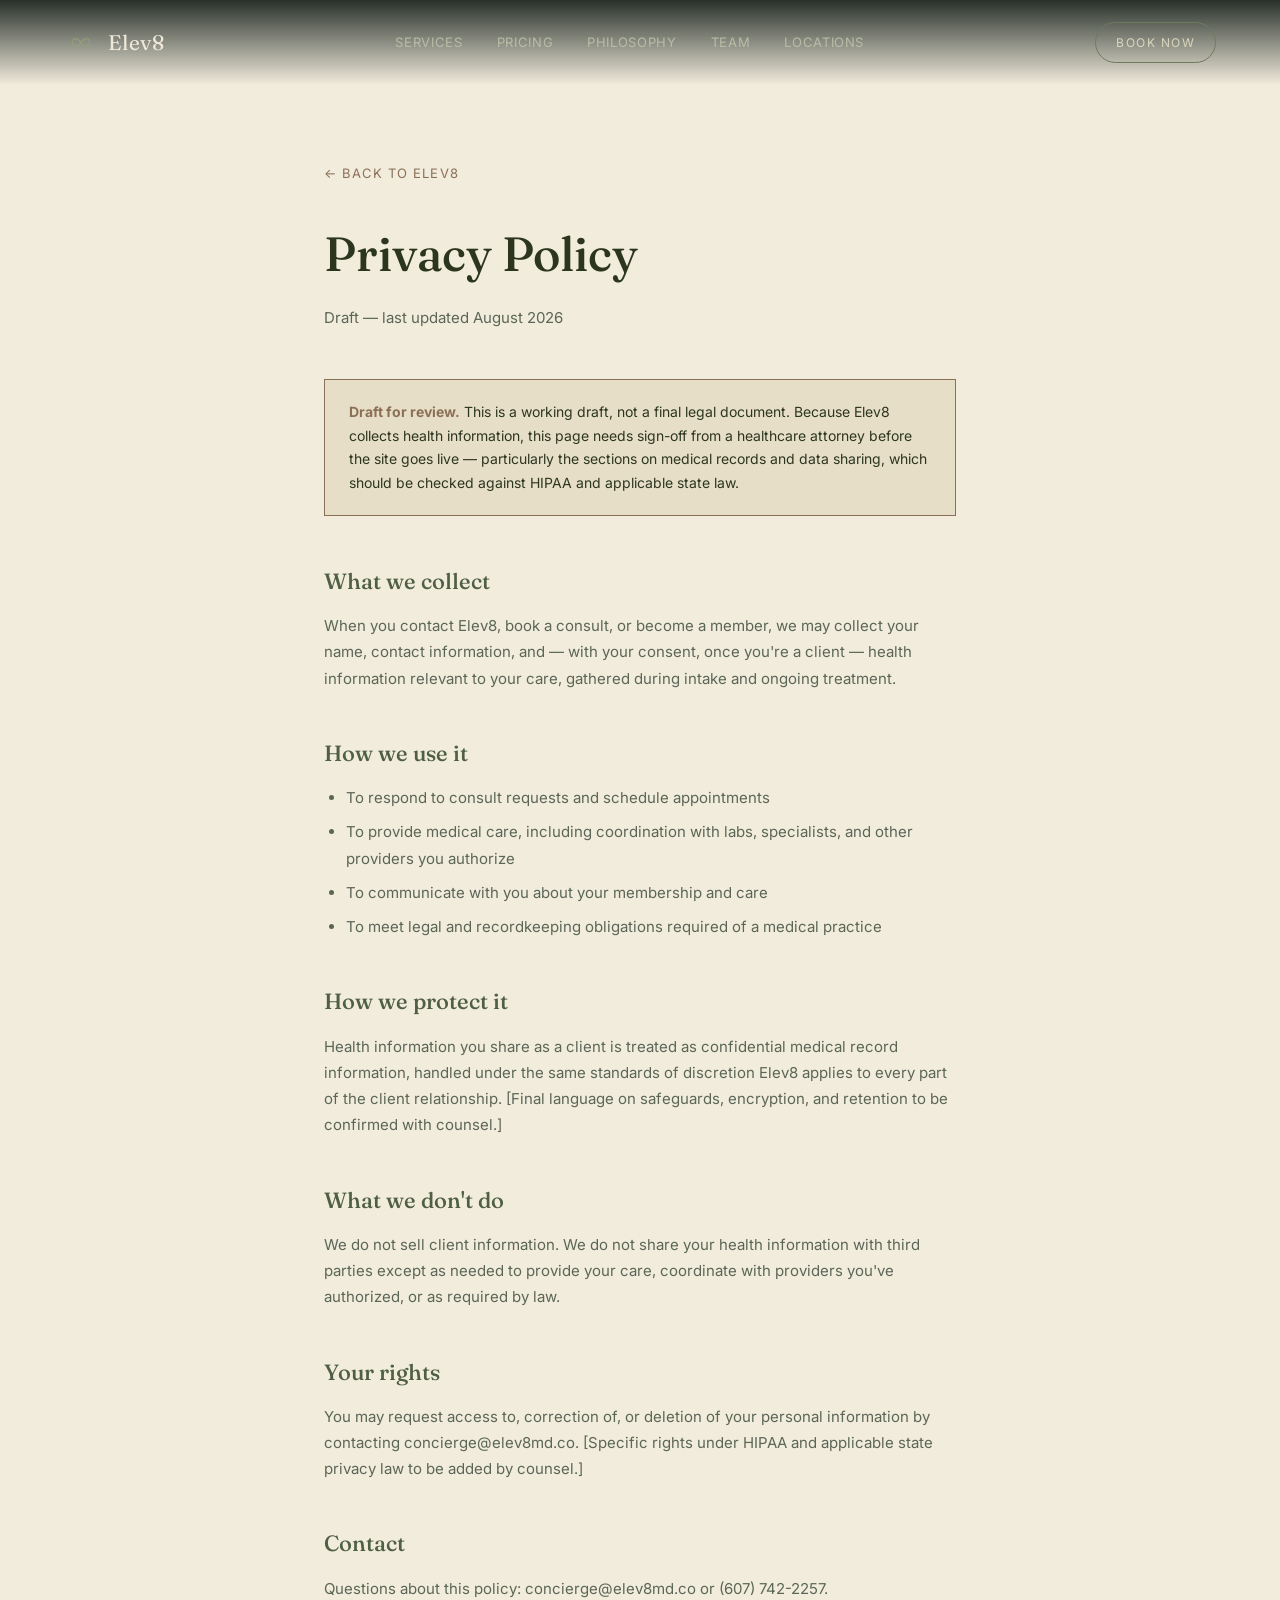
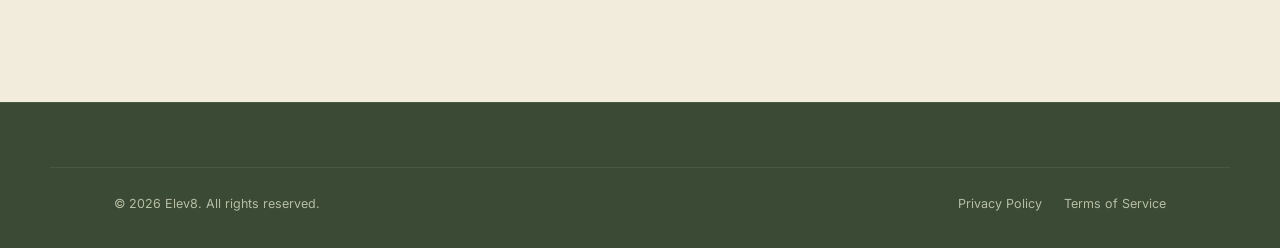
==== commit bd582840: "Rename brand to Elev8 everywhere (was Elev8MD/Elev8 MD); fix stale .com email refs to .co Co-Authore" ====
--- a/privacy.html
+++ b/privacy.html
@@ -3,7 +3,7 @@
 <head>
 <meta charset="UTF-8" />
 <meta name="viewport" content="width=device-width, initial-scale=1.0" />
-<title>Privacy Policy — Elev8MD</title>
+<title>Privacy Policy — Elev8</title>
 <meta name="robots" content="noindex, follow" />
 <link rel="icon" type="image/svg+xml" href="data:image/svg+xml,%3Csvg xmlns='http://www.w3.org/2000/svg' viewBox='0 0 200 100'%3E%3Crect width='200' height='100' fill='%233B4A34'/%3E%3Cpath d='M50,50 C50,20 80,20 100,50 C120,80 150,80 150,50 C150,20 120,20 100,50 C80,80 50,80 50,50 Z' fill='none' stroke='%2392A178' stroke-width='9' stroke-linecap='round'/%3E%3C/svg%3E" />
 <link rel="preconnect" href="https://fonts.googleapis.com">
@@ -47,7 +47,7 @@
 <nav class="nav" id="nav">
   <a href="index.html#top" class="nav__logo">
     <span class="mark"><svg viewBox="0 0 200 100" width="34" height="17"><path d="M50,50 C50,20 80,20 100,50 C120,80 150,80 150,50 C150,20 120,20 100,50 C80,80 50,80 50,50 Z"/></svg></span>
-    Elev8&nbsp;MD
+    Elev8
   </a>
   <div class="nav__links">
     <a href="index.html#services">Services</a>
@@ -61,16 +61,16 @@
 
 <main class="section--sand legal">
   <div class="wrap" style="max-width:760px;">
-    <a href="index.html" class="back">&larr; Back to Elev8MD</a>
+    <a href="index.html" class="back">&larr; Back to Elev8</a>
     <h1>Privacy Policy</h1>
     <p class="legal__updated">Draft — last updated August 2026</p>
 
     <div class="legal__notice">
-      <strong>Draft for review.</strong> This is a working draft, not a final legal document. Because Elev8MD collects health information, this page needs sign-off from a healthcare attorney before the site goes live — particularly the sections on medical records and data sharing, which should be checked against HIPAA and applicable state law.
+      <strong>Draft for review.</strong> This is a working draft, not a final legal document. Because Elev8 collects health information, this page needs sign-off from a healthcare attorney before the site goes live — particularly the sections on medical records and data sharing, which should be checked against HIPAA and applicable state law.
     </div>
 
     <h2>What we collect</h2>
-    <p>When you contact Elev8MD, book a consult, or become a member, we may collect your name, contact information, and — with your consent, once you're a client — health information relevant to your care, gathered during intake and ongoing treatment.</p>
+    <p>When you contact Elev8, book a consult, or become a member, we may collect your name, contact information, and — with your consent, once you're a client — health information relevant to your care, gathered during intake and ongoing treatment.</p>
 
     <h2>How we use it</h2>
     <ul>
@@ -81,22 +81,22 @@
     </ul>
 
     <h2>How we protect it</h2>
-    <p>Health information you share as a client is treated as confidential medical record information, handled under the same standards of discretion Elev8MD applies to every part of the client relationship. [Final language on safeguards, encryption, and retention to be confirmed with counsel.]</p>
+    <p>Health information you share as a client is treated as confidential medical record information, handled under the same standards of discretion Elev8 applies to every part of the client relationship. [Final language on safeguards, encryption, and retention to be confirmed with counsel.]</p>
 
     <h2>What we don't do</h2>
     <p>We do not sell client information. We do not share your health information with third parties except as needed to provide your care, coordinate with providers you've authorized, or as required by law.</p>
 
     <h2>Your rights</h2>
-    <p>You may request access to, correction of, or deletion of your personal information by contacting <a href="mailto:concierge@elev8md.com">concierge@elev8md.com</a>. [Specific rights under HIPAA and applicable state privacy law to be added by counsel.]</p>
+    <p>You may request access to, correction of, or deletion of your personal information by contacting <a href="mailto:concierge@elev8md.co">concierge@elev8md.co</a>. [Specific rights under HIPAA and applicable state privacy law to be added by counsel.]</p>
 
     <h2>Contact</h2>
-    <p>Questions about this policy: <a href="mailto:concierge@elev8md.com">concierge@elev8md.com</a> or (607) 742-2257.</p>
+    <p>Questions about this policy: <a href="mailto:concierge@elev8md.co">concierge@elev8md.co</a> or (607) 742-2257.</p>
   </div>
 </main>
 
 <footer class="footer">
   <div class="wrap footer__bottom">
-    <span>&copy; 2026 Elev8MD. All rights reserved.</span>
+    <span>&copy; 2026 Elev8. All rights reserved.</span>
     <div class="footer__legal">
       <a href="privacy.html">Privacy Policy</a>
       <a href="terms.html">Terms of Service</a>
--- a/styles.css
+++ b/styles.css
@@ -1,5 +1,5 @@
 /* ============================================================
-   ELEV8 MD — Design tokens
+   ELEV8 — Design tokens
    ============================================================ */
 :root {
   --ink:          #3B4A34;   /* deep forest green, primary dark ground */
@@ -256,10 +256,10 @@
 .hero h1 {
   font-family: var(--font-display);
   font-weight: 500;
-  font-size: clamp(38px, 6.4vw, 78px);
-  line-height: 1.08;
+  font-size: clamp(44px, 7.4vw, 92px);
+  line-height: 1.04;
   letter-spacing: -0.01em;
-  max-width: 18ch;
+  max-width: 15ch;
 }
 .hero h1 em {
   font-style: italic;
@@ -350,12 +350,16 @@
 }
 .origin__quote {
   font-family: var(--font-display);
-  font-style: italic;
   font-weight: 400;
   font-size: clamp(26px, 3vw, 38px);
   line-height: 1.32;
+  color: var(--ink-text);
+  margin: 22px 0 30px;
+  max-width: 15ch;
+}
+.origin__quote em {
+  font-style: italic;
   color: var(--moss);
-  margin: 22px 0 30px;
 }
 .origin__body {
   font-size: 16.5px;
@@ -363,11 +367,37 @@
   color: var(--ink-text-mute);
   max-width: 52ch;
 }
-.origin__stats {
-  margin-top: 48px;
-  display: flex;
-  gap: clamp(24px, 4vw, 52px);
-  flex-wrap: wrap;
+.origin__facts {
+  margin-top: 40px;
+  display: flex;
+  flex-direction: column;
+  gap: 26px;
+  max-width: 46ch;
+}
+.origin__fact {
+  display: flex;
+  align-items: center;
+  gap: 18px;
+}
+.origin__fact--indent { margin-left: clamp(20px, 8vw, 90px); }
+.origin__fact-num {
+  flex: none;
+  display: inline-flex;
+  align-items: center;
+  justify-content: center;
+  min-width: 56px;
+  padding: 10px 6px;
+  border-radius: 999px;
+  background: var(--moss);
+  color: var(--ivory-text);
+  font-family: var(--font-display);
+  font-style: italic;
+  font-size: 17px;
+}
+.origin__fact p {
+  font-size: 15px;
+  line-height: 1.55;
+  color: var(--ink-text-mute);
 }
 
 /* ============================================================
@@ -421,12 +451,22 @@
     linear-gradient(155deg, #2C3A28 0%, #1B2618 60%, #14201A 100%);
   border: 1px solid var(--gold-dim);
 }
+.frame img {
+  position: absolute;
+  inset: 0;
+  width: 100%;
+  height: 100%;
+  object-fit: cover;
+  object-position: center 25%;
+  filter: sepia(8%) saturate(88%) brightness(0.94);
+}
 .frame::after {
   content: "";
   position: absolute;
   inset: 10px;
   border: 1px solid rgba(146,161,120,0.25);
   pointer-events: none;
+  z-index: 1;
 }
 .frame__badge {
   position: absolute;
@@ -446,6 +486,26 @@
 /* ============================================================
    How It Works — connected timeline
    ============================================================ */
+.timeline-section { position: relative; overflow: hidden; }
+.timeline-section__bg {
+  position: absolute;
+  inset: 0;
+  width: 100%;
+  height: 100%;
+  object-fit: cover;
+  object-position: center;
+  opacity: 0.22;
+  filter: grayscale(55%) brightness(1.25);
+  pointer-events: none;
+}
+.timeline-section::after {
+  content: "";
+  position: absolute;
+  inset: 0;
+  background: radial-gradient(120% 90% at 50% 50%, rgba(59,74,52,0.35), rgba(59,74,52,0.88));
+  pointer-events: none;
+}
+.timeline-section .wrap { position: relative; z-index: 1; }
 .timeline__grid {
   display: grid;
   grid-template-columns: 1fr 1fr;
@@ -529,7 +589,8 @@
   align-items: center;
 }
 .service:last-of-type { border-bottom: 1px solid rgba(146,161,120,0.22); }
-.service:nth-of-type(even) .service__visual { order: 2; }
+.service:nth-of-type(even) { grid-template-columns: 1.15fr 0.85fr; }
+.service:nth-of-type(even) .service__visual { order: -1; }
 .service__tag {
   font-size: 12px;
   letter-spacing: 0.18em;
@@ -589,8 +650,21 @@
   inset: 10px;
   border: 1px solid rgba(146,161,120,0.22);
   pointer-events: none;
+  z-index: 1;
 }
 .service__visual .mark { color: var(--gold-dim); width: 26%; opacity: 0.75; }
+.service__visual img {
+  position: absolute;
+  inset: 0;
+  width: 100%;
+  height: 100%;
+  object-fit: cover;
+  object-position: center 30%;
+  filter: sepia(8%) saturate(88%) brightness(0.94);
+}
+.service__visual--photo .mark { display: none; }
+.service__visual--tall { aspect-ratio: 4 / 5; }
+.service__visual--tall img { object-position: center 42%; }
 
 /* ============================================================
    Pricing
@@ -728,10 +802,11 @@
   gap: 44px 24px;
   text-align: left;
 }
-.lens__rays { display: inline-block; width: 56px; height: 56px; }
-.lens__rays svg { width: 100%; height: 100%; }
-.lens__rays line { stroke: var(--gold-dim); stroke-width: 1; opacity: 0.6; }
-.lens__rays circle { fill: none; stroke: var(--gold); stroke-width: 1; }
+.lens__icon { display: inline-block; width: 56px; height: 56px; }
+.lens__icon svg { width: 100%; height: 100%; }
+.lens__icon .lens__frame { fill: none; stroke: var(--gold-dim); stroke-width: 1; opacity: 0.6; }
+.lens__icon .lens__glyph { fill: none; stroke: var(--gold); stroke-width: 1.6; stroke-linecap: round; stroke-linejoin: round; }
+.lens__icon .lens__glyph--fill { fill: var(--gold); stroke: none; }
 .lens h4 {
   margin-top: 16px;
   font-family: var(--font-display);
@@ -796,6 +871,68 @@
 }
 .tenet p {
   margin-top: 8px;
+  font-size: 14px;
+  line-height: 1.6;
+  color: var(--ink-text-mute);
+}
+
+/* ============================================================
+   Wins — advantage section
+   ============================================================ */
+.wins { position: relative; overflow: hidden; text-align: center; }
+.wins__leaf {
+  position: absolute;
+  width: 130px;
+  height: auto;
+  fill: var(--moss);
+  opacity: 0.12;
+  pointer-events: none;
+}
+.wins__leaf--tr { top: 6%; right: 4%; transform: rotate(20deg); }
+.wins__leaf--bl { bottom: 8%; left: 3%; transform: rotate(-160deg); }
+.wins__head { max-width: 60ch; margin: 0 auto; }
+.wins__title {
+  font-family: var(--font-body);
+  font-weight: 700;
+  letter-spacing: 0.02em;
+  font-size: clamp(24px, 3vw, 32px);
+  color: var(--ink-text);
+  margin-top: 18px;
+}
+.wins__sub {
+  margin-top: 18px;
+  font-size: 15.5px;
+  line-height: 1.75;
+  color: var(--ink-text-mute);
+}
+.wins__grid {
+  position: relative;
+  margin-top: 64px;
+  display: grid;
+  grid-template-columns: repeat(3, 1fr);
+  gap: 8px;
+}
+.wins__item {
+  padding: 0 28px;
+  border-left: 1px solid var(--sand-dim);
+}
+.wins__item:first-child { border-left: none; }
+.wins__icon {
+  width: 96px;
+  height: 96px;
+  margin: 0 auto 22px;
+  display: block;
+}
+.wins__icon .wins__frame { fill: none; stroke: var(--clay); stroke-width: 1; opacity: 0.6; }
+.wins__icon .wins__glyph { fill: none; stroke: var(--moss); stroke-width: 1.6; stroke-linecap: round; stroke-linejoin: round; }
+.wins__label {
+  font-family: var(--font-display);
+  font-style: italic;
+  font-size: 20px;
+  color: var(--moss);
+}
+.wins__item p {
+  margin-top: 14px;
   font-size: 14px;
   line-height: 1.6;
   color: var(--ink-text-mute);
@@ -890,16 +1027,28 @@
   padding-top: 28px;
 }
 .team__photo {
-  width: 76px;
-  height: 76px;
-  border-radius: 50%;
+  position: relative;
+  width: 100%;
+  max-width: 240px;
+  aspect-ratio: 4 / 5;
+  overflow: hidden;
   background: var(--ink);
   display: flex;
   align-items: center;
   justify-content: center;
-  margin-bottom: 22px;
+  margin-bottom: 24px;
+  border: 1px solid var(--gold-dim);
 }
 .team__photo .mark { color: var(--gold); width: 46%; }
+.team__photo img {
+  position: absolute;
+  inset: 0;
+  width: 100%;
+  height: 100%;
+  object-fit: cover;
+  filter: sepia(8%) saturate(88%) brightness(0.94);
+}
+.team__photo--photo .mark { display: none; }
 .team__card h3 {
   font-family: var(--font-display);
   font-weight: 500;
@@ -1176,6 +1325,10 @@
   .lens { display: flex; flex-direction: column; align-items: center; }
   .tenets__grid { grid-template-columns: 1fr; }
   .pillars__cycle { flex-wrap: wrap; }
+  .wins__grid { grid-template-columns: 1fr; gap: 44px; }
+  .wins__item { border-left: none; border-top: 1px solid var(--sand-dim); padding: 32px 0 0; }
+  .wins__item:first-child { border-top: none; padding-top: 0; }
+  .origin__fact--indent { margin-left: 0; }
 }
 @media (max-width: 620px) {
   .method__grid { grid-template-columns: 1fr; }
